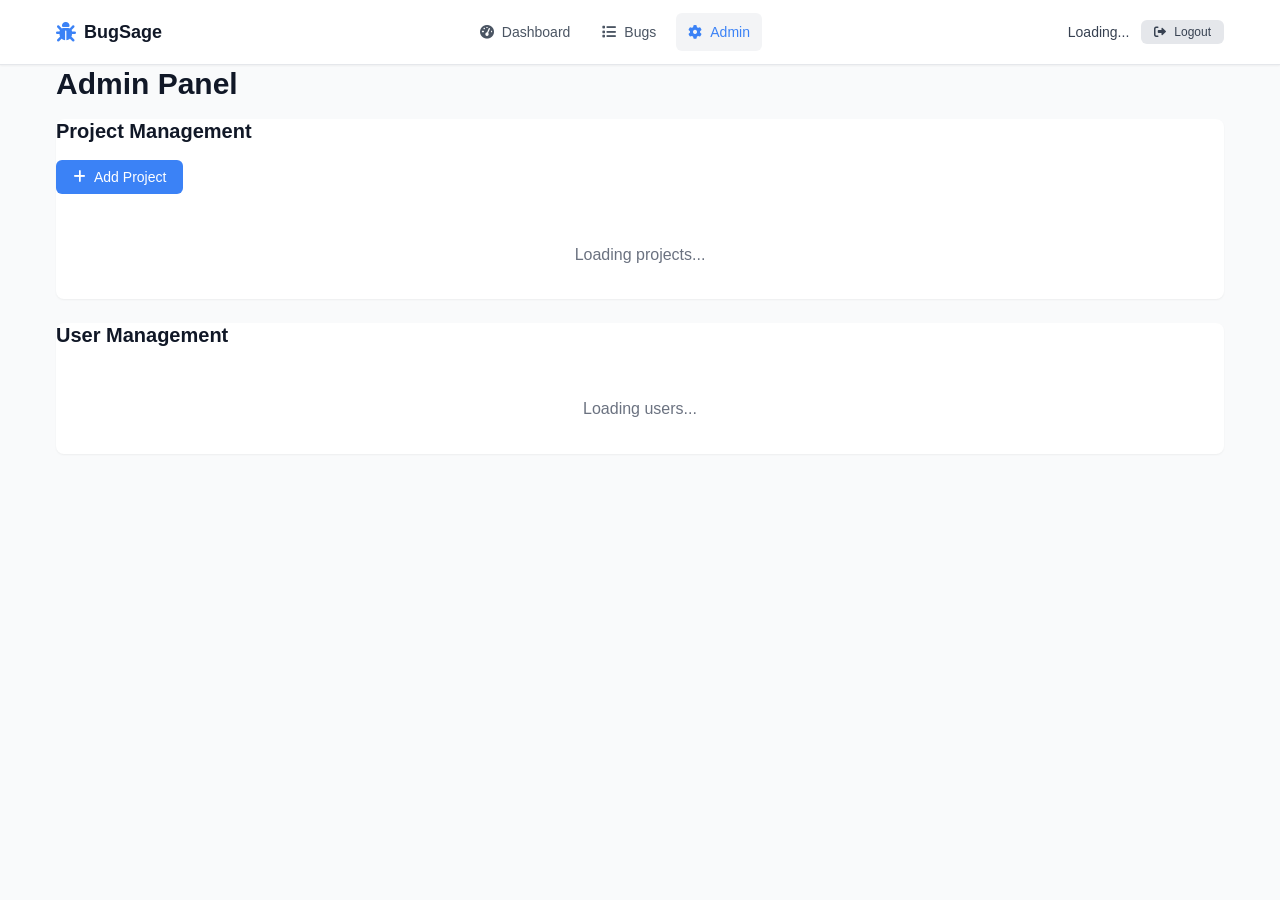
==== frontend/admin.html @ 61b7f096 "Add files via upload" ====
<!DOCTYPE html>
<html lang="en">
<head>
    <meta charset="UTF-8">
    <meta name="viewport" content="width=device-width, initial-scale=1.0">
    <title>Admin Panel - BugSage</title>
    <link rel="stylesheet" href="css/global.css">
    <link rel="stylesheet" href="css/admin.css">
    <link href="https://cdnjs.cloudflare.com/ajax/libs/font-awesome/6.0.0/css/all.min.css" rel="stylesheet">
</head>
<body>
    <nav class="navbar">
        <div class="nav-container">
            <div class="nav-brand">
                <i class="fas fa-bug"></i>
                <span>BugSage</span>
            </div>
            <div class="nav-menu">
                <a href="dashboard.html" class="nav-link">
                    <i class="fas fa-tachometer-alt"></i>
                    Dashboard
                </a>
                <a href="buglist.html" class="nav-link">
                    <i class="fas fa-list"></i>
                    Bugs
                </a>
                <a href="admin.html" class="nav-link active">
                    <i class="fas fa-cog"></i>
                    Admin
                </a>
            </div>
            <div class="nav-user">
                <span id="user-name">Loading...</span>
                <button id="logout-btn" class="btn btn-secondary btn-sm">
                    <i class="fas fa-sign-out-alt"></i>
                    Logout
                </button>
            </div>
        </div>
    </nav>

    <main class="main-content">
        <div class="container">
            <div class="page-header">
                <h1>Admin Panel</h1>
            </div>

            <div class="admin-sections">
                <div class="admin-section">
                    <div class="section-header">
                        <h3>Project Management</h3>
                    </div>
                    <div class="section-content">
                        <div class="admin-actions">
                            <button id="add-project-btn" class="btn btn-primary">
                                <i class="fas fa-plus"></i>
                                Add Project
                            </button>
                        </div>
                        <div id="projects-list" class="admin-list">
                            <div class="loading">Loading projects...</div>
                        </div>
                    </div>
                </div>

                <div class="admin-section">
                    <div class="section-header">
                        <h3>User Management</h3>
                    </div>
                    <div class="section-content">
                        <div id="users-list" class="admin-list">
                            <div class="loading">Loading users...</div>
                        </div>
                    </div>
                </div>
            </div>
        </div>
    </main>

    <!-- Add Project Modal -->
    <div id="project-modal" class="modal" style="display: none;">
        <div class="modal-content">
            <div class="modal-header">
                <h3>Add New Project</h3>
                <button class="modal-close">&times;</button>
            </div>
            <form id="project-form">
                <div class="form-group">
                    <label for="project-name">Project Name</label>
                    <input type="text" id="project-name" name="name" required>
                </div>
                <div class="form-group">
                    <label for="project-description">Description</label>
                    <textarea id="project-description" name="description" rows="3"></textarea>
                </div>
                <div class="modal-actions">
                    <button type="submit" class="btn btn-primary">Create Project</button>
                    <button type="button" class="btn btn-secondary modal-close">Cancel</button>
                </div>
            </form>
        </div>
    </div>

    <script src="js/admin.js"></script>
</body>
</html>
---- frontend/css/global.css ----
/* Global styles for BugSage */

* {
  margin: 0;
  padding: 0;
  box-sizing: border-box;
}

:root {
  /* Color palette */
  --primary-color: #3b82f6;
  --primary-hover: #2563eb;
  --secondary-color: #6b7280;
  --success-color: #10b981;
  --warning-color: #f59e0b;
  --danger-color: #ef4444;
  --info-color: #06b6d4;

  /* Neutral colors */
  --white: #ffffff;
  --gray-50: #f9fafb;
  --gray-100: #f3f4f6;
  --gray-200: #e5e7eb;
  --gray-300: #d1d5db;
  --gray-400: #9ca3af;
  --gray-500: #6b7280;
  --gray-600: #4b5563;
  --gray-700: #374151;
  --gray-800: #1f2937;
  --gray-900: #111827;

  /* Typography */
  --font-family: -apple-system, BlinkMacSystemFont, "Segoe UI", Roboto, "Helvetica Neue", Arial, sans-serif;
  --font-size-xs: 0.75rem;
  --font-size-sm: 0.875rem;
  --font-size-base: 1rem;
  --font-size-lg: 1.125rem;
  --font-size-xl: 1.25rem;
  --font-size-2xl: 1.5rem;
  --font-size-3xl: 1.875rem;

  /* Spacing */
  --spacing-1: 0.25rem;
  --spacing-2: 0.5rem;
  --spacing-3: 0.75rem;
  --spacing-4: 1rem;
  --spacing-5: 1.25rem;
  --spacing-6: 1.5rem;
  --spacing-8: 2rem;
  --spacing-12: 3rem;

  /* Border radius */
  --radius-sm: 0.25rem;
  --radius-md: 0.375rem;
  --radius-lg: 0.5rem;
  --radius-xl: 0.75rem;

  /* Shadows */
  --shadow-sm: 0 1px 2px 0 rgba(0, 0, 0, 0.05);
  --shadow-md: 0 4px 6px -1px rgba(0, 0, 0, 0.1), 0 2px 4px -1px rgba(0, 0, 0, 0.06);
  --shadow-lg: 0 10px 15px -3px rgba(0, 0, 0, 0.1), 0 4px 6px -2px rgba(0, 0, 0, 0.05);
}

body {
  font-family: var(--font-family);
  font-size: var(--font-size-base);
  line-height: 1.6;
  color: var(--gray-900);
  background-color: var(--gray-50);
}

/* Typography */
h1,
h2,
h3,
h4,
h5,
h6 {
  font-weight: 600;
  line-height: 1.25;
  margin-bottom: var(--spacing-4);
}

h1 {
  font-size: var(--font-size-3xl);
}
h2 {
  font-size: var(--font-size-2xl);
}
h3 {
  font-size: var(--font-size-xl);
}
h4 {
  font-size: var(--font-size-lg);
}

p {
  margin-bottom: var(--spacing-4);
}

a {
  color: var(--primary-color);
  text-decoration: none;
  transition: color 0.2s ease;
}

a:hover {
  color: var(--primary-hover);
}

/* Buttons */
.btn {
  display: inline-flex;
  align-items: center;
  gap: var(--spacing-2);
  padding: var(--spacing-2) var(--spacing-4);
  font-size: var(--font-size-sm);
  font-weight: 500;
  border: 1px solid transparent;
  border-radius: var(--radius-md);
  cursor: pointer;
  transition: all 0.2s ease;
  text-decoration: none;
}

.btn:disabled {
  opacity: 0.5;
  cursor: not-allowed;
}

.btn-sm {
  padding: var(--spacing-1) var(--spacing-3);
  font-size: var(--font-size-xs);
}

.btn-lg {
  padding: var(--spacing-3) var(--spacing-6);
  font-size: var(--font-size-base);
}

.btn-full {
  width: 100%;
  justify-content: center;
}

.btn-primary {
  background-color: var(--primary-color);
  color: var(--white);
}

.btn-primary:hover {
  background-color: var(--primary-hover);
  color: var(--white);
}

.btn-secondary {
  background-color: var(--gray-200);
  color: var(--gray-700);
}

.btn-secondary:hover {
  background-color: var(--gray-300);
  color: var(--gray-800);
}

.btn-success {
  background-color: var(--success-color);
  color: var(--white);
}

.btn-warning {
  background-color: var(--warning-color);
  color: var(--white);
}

.btn-danger {
  background-color: var(--danger-color);
  color: var(--white);
}

/* Forms */
.form-group {
  margin-bottom: var(--spacing-4);
}

.form-group label {
  display: block;
  font-weight: 500;
  margin-bottom: var(--spacing-2);
  color: var(--gray-700);
}

.form-group input,
.form-group select,
.form-group textarea {
  width: 100%;
  padding: var(--spacing-2) var(--spacing-3);
  border: 1px solid var(--gray-300);
  border-radius: var(--radius-md);
  font-size: var(--font-size-sm);
  transition: border-color 0.2s ease, box-shadow 0.2s ease;
}

.form-group input:focus,
.form-group select:focus,
.form-group textarea:focus {
  outline: none;
  border-color: var(--primary-color);
  box-shadow: 0 0 0 3px rgba(59, 130, 246, 0.1);
}

.form-group textarea {
  resize: vertical;
  min-height: 100px;
}

/* Cards */
.card {
  background-color: var(--white);
  border-radius: var(--radius-lg);
  box-shadow: var(--shadow-sm);
  overflow: hidden;
}

.card-header {
  padding: var(--spacing-4);
  border-bottom: 1px solid var(--gray-200);
  background-color: var(--gray-50);
}

.card-content {
  padding: var(--spacing-4);
}

/* Messages */
.error-message,
.success-message,
.warning-message {
  padding: var(--spacing-3) var(--spacing-4);
  border-radius: var(--radius-md);
  margin-bottom: var(--spacing-4);
  font-size: var(--font-size-sm);
}

.error-message {
  background-color: #fef2f2;
  color: #dc2626;
  border: 1px solid #fecaca;
}

.success-message {
  background-color: #f0fdf4;
  color: #16a34a;
  border: 1px solid #bbf7d0;
}

.warning-message {
  background-color: #fffbeb;
  color: #d97706;
  border: 1px solid #fed7aa;
}

/* Badges */
.badge {
  display: inline-flex;
  align-items: center;
  padding: var(--spacing-1) var(--spacing-2);
  font-size: var(--font-size-xs);
  font-weight: 500;
  border-radius: var(--radius-sm);
  color: var(--white);
}

.badge-primary {
  background-color: var(--primary-color);
}
.badge-success {
  background-color: var(--success-color);
}
.badge-warning {
  background-color: var(--warning-color);
}
.badge-danger {
  background-color: var(--danger-color);
}
.badge-secondary {
  background-color: var(--gray-500);
}

/* Priority colors */
.priority-low {
  background-color: var(--success-color);
}
.priority-medium {
  background-color: var(--warning-color);
}
.priority-high {
  background-color: #f97316;
}
.priority-critical {
  background-color: var(--danger-color);
}

/* Status colors */
.status-new {
  background-color: var(--primary-color);
}
.status-progress {
  background-color: #8b5cf6;
}
.status-resolved {
  background-color: var(--success-color);
}
.status-closed {
  background-color: var(--gray-500);
}

/* Loading */
.loading {
  display: flex;
  align-items: center;
  justify-content: center;
  padding: var(--spacing-8);
  color: var(--gray-500);
}

/* Responsive utilities */
.container {
  max-width: 1200px;
  margin: 0 auto;
  padding: 0 var(--spacing-4);
}

.container-fluid {
  width: 100%;
  padding: 0 var(--spacing-4);
}

/* Grid system */
.grid {
  display: grid;
  gap: var(--spacing-4);
}

.grid-cols-1 {
  grid-template-columns: repeat(1, 1fr);
}
.grid-cols-2 {
  grid-template-columns: repeat(2, 1fr);
}
.grid-cols-3 {
  grid-template-columns: repeat(3, 1fr);
}
.grid-cols-4 {
  grid-template-columns: repeat(4, 1fr);
}

/* Flexbox utilities */
.flex {
  display: flex;
}

.flex-col {
  flex-direction: column;
}

.items-center {
  align-items: center;
}

.justify-center {
  justify-content: center;
}

.justify-between {
  justify-content: space-between;
}

.gap-2 {
  gap: var(--spacing-2);
}
.gap-4 {
  gap: var(--spacing-4);
}
.gap-6 {
  gap: var(--spacing-6);
}

/* Spacing utilities */
.p-2 {
  padding: var(--spacing-2);
}
.p-4 {
  padding: var(--spacing-4);
}
.p-6 {
  padding: var(--spacing-6);
}

.m-2 {
  margin: var(--spacing-2);
}
.m-4 {
  margin: var(--spacing-4);
}
.m-6 {
  margin: var(--spacing-6);
}

.mb-2 {
  margin-bottom: var(--spacing-2);
}
.mb-4 {
  margin-bottom: var(--spacing-4);
}
.mb-6 {
  margin-bottom: var(--spacing-6);
}

/* Text utilities */
.text-center {
  text-align: center;
}
.text-left {
  text-align: left;
}
.text-right {
  text-align: right;
}

.font-bold {
  font-weight: 600;
}
.font-medium {
  font-weight: 500;
}

/* Responsive breakpoints */
@media (min-width: 640px) {
  .sm\:grid-cols-2 {
    grid-template-columns: repeat(2, 1fr);
  }
  .sm\:grid-cols-3 {
    grid-template-columns: repeat(3, 1fr);
  }
  .hidden-mobile {
    display: table-cell;
  }
}

@media (min-width: 768px) {
  .md\:grid-cols-2 {
    grid-template-columns: repeat(2, 1fr);
  }
  .md\:grid-cols-3 {
    grid-template-columns: repeat(3, 1fr);
  }
  .md\:grid-cols-4 {
    grid-template-columns: repeat(4, 1fr);
  }
  .hidden-tablet {
    display: table-cell;
  }
}

@media (min-width: 1024px) {
  .lg\:grid-cols-2 {
    grid-template-columns: repeat(2, 1fr);
  }
  .lg\:grid-cols-3 {
    grid-template-columns: repeat(3, 1fr);
  }
  .lg\:grid-cols-4 {
    grid-template-columns: repeat(4, 1fr);
  }
  .hidden-desktop {
    display: table-cell;
  }
}

@media (max-width: 639px) {
  .hidden-mobile {
    display: none;
  }
}

@media (max-width: 767px) {
  .hidden-tablet {
    display: none;
  }
}

@media (max-width: 1023px) {
  .hidden-desktop {
    display: none;
  }
}



/* Navigation */
.navbar {
  background: var(--white);
  border-bottom: 1px solid var(--gray-200);
  box-shadow: var(--shadow-sm);
  position: sticky;
  top: 0;
  z-index: 100;
}

.nav-container {
  max-width: 1200px;
  margin: 0 auto;
  padding: 0 var(--spacing-4);
  display: flex;
  align-items: center;
  justify-content: space-between;
  height: 64px;
}

.nav-brand {
  display: flex;
  align-items: center;
  gap: var(--spacing-2);
  font-weight: 600;
  font-size: var(--font-size-lg);
  color: var(--gray-900);
}

.nav-brand i {
  color: var(--primary-color);
  font-size: var(--font-size-xl);
}

.nav-menu {
  display: flex;
  gap: var(--spacing-2);
}

.nav-link {
  display: flex;
  align-items: center;
  gap: var(--spacing-2);
  padding: var(--spacing-2) var(--spacing-3);
  border-radius: var(--radius-md);
  color: var(--gray-600);
  font-size: var(--font-size-sm);
  font-weight: 500;
  transition: all 0.2s ease;
}

.nav-link:hover,
.nav-link.active {
  background: var(--gray-100);
  color: var(--primary-color);
}

.nav-user {
  display: flex;
  align-items: center;
  gap: var(--spacing-3);
}

.nav-user span {
  font-size: var(--font-size-sm);
  color: var(--gray-700);
  font-weight: 500;
}
---- frontend/css/admin.css ----
/* Admin panel styles */

.admin-sections {
  display: flex;
  flex-direction: column;
  gap: var(--spacing-6);
}

.admin-section {
  background: var(--white);
  border-radius: var(--radius-lg);
  box-shadow: var(--shadow-sm);
  overflow: hidden;
}

.admin-actions {
  display: flex;
  gap: var(--spacing-3);
  margin-bottom: var(--spacing-4);
}

.admin-list {
  display: flex;
  flex-direction: column;
  gap: var(--spacing-3);
}

.admin-item {
  display: flex;
  align-items: center;
  justify-content: space-between;
  padding: var(--spacing-3);
  border: 1px solid var(--gray-200);
  border-radius: var(--radius-md);
  background: var(--gray-50);
}

.admin-item-info {
  flex: 1;
}

.admin-item-title {
  font-weight: 500;
  color: var(--gray-900);
  margin-bottom: var(--spacing-1);
}

.admin-item-meta {
  font-size: var(--font-size-sm);
  color: var(--gray-600);
}

.admin-item-actions {
  display: flex;
  gap: var(--spacing-2);
}

/* Modal styles */
.modal {
  position: fixed;
  top: 0;
  left: 0;
  width: 100%;
  height: 100%;
  background: rgba(0, 0, 0, 0.5);
  display: flex;
  align-items: center;
  justify-content: center;
  z-index: 1000;
}

.modal-content {
  background: var(--white);
  border-radius: var(--radius-lg);
  box-shadow: var(--shadow-lg);
  width: 90%;
  max-width: 500px;
  max-height: 90vh;
  overflow-y: auto;
}

.modal-header {
  display: flex;
  align-items: center;
  justify-content: space-between;
  padding: var(--spacing-4);
  border-bottom: 1px solid var(--gray-200);
}

.modal-header h3 {
  margin: 0;
  color: var(--gray-900);
}

.modal-close {
  background: none;
  border: none;
  font-size: var(--font-size-xl);
  color: var(--gray-500);
  cursor: pointer;
  padding: var(--spacing-1);
  border-radius: var(--radius-sm);
  transition: all 0.2s ease;
}

.modal-close:hover {
  background: var(--gray-100);
  color: var(--gray-700);
}

.modal form {
  padding: var(--spacing-4);
}

.modal-actions {
  display: flex;
  gap: var(--spacing-3);
  justify-content: flex-end;
  margin-top: var(--spacing-4);
}

/* User management */
.user-item {
  display: grid;
  grid-template-columns: 1fr auto auto;
  gap: var(--spacing-4);
  align-items: center;
  padding: var(--spacing-3);
  border: 1px solid var(--gray-200);
  border-radius: var(--radius-md);
}

.user-info h4 {
  margin: 0 0 var(--spacing-1) 0;
  color: var(--gray-900);
}

.user-email {
  font-size: var(--font-size-sm);
  color: var(--gray-600);
}

.user-role {
  padding: var(--spacing-1) var(--spacing-2);
  border-radius: var(--radius-sm);
  font-size: var(--font-size-xs);
  font-weight: 500;
  color: var(--white);
}

.user-role.admin {
  background: var(--danger-color);
}

.user-role.developer {
  background: var(--primary-color);
}

.user-role.tester {
  background: var(--success-color);
}

.user-actions {
  display: flex;
  gap: var(--spacing-2);
}

/* Project management */
.project-item {
  padding: var(--spacing-4);
  border: 1px solid var(--gray-200);
  border-radius: var(--radius-md);
  background: var(--white);
}

.project-header {
  display: flex;
  align-items: flex-start;
  justify-content: space-between;
  margin-bottom: var(--spacing-2);
}

.project-title {
  font-weight: 600;
  color: var(--gray-900);
  margin: 0;
}

.project-description {
  color: var(--gray-600);
  font-size: var(--font-size-sm);
  line-height: 1.5;
  margin-bottom: var(--spacing-3);
}

.project-stats {
  display: flex;
  gap: var(--spacing-4);
  font-size: var(--font-size-sm);
  color: var(--gray-500);
}

.project-stat {
  display: flex;
  align-items: center;
  gap: var(--spacing-1);
}

/* System settings */
.settings-grid {
  display: grid;
  grid-template-columns: repeat(auto-fit, minmax(300px, 1fr));
  gap: var(--spacing-4);
}

.setting-card {
  background: var(--white);
  padding: var(--spacing-4);
  border-radius: var(--radius-lg);
  box-shadow: var(--shadow-sm);
  border: 1px solid var(--gray-200);
}

.setting-header {
  display: flex;
  align-items: center;
  gap: var(--spacing-3);
  margin-bottom: var(--spacing-3);
}

.setting-icon {
  width: 40px;
  height: 40px;
  background: var(--primary-color);
  border-radius: var(--radius-md);
  display: flex;
  align-items: center;
  justify-content: center;
  color: var(--white);
}

.setting-title {
  font-weight: 600;
  color: var(--gray-900);
  margin: 0;
}

.setting-description {
  color: var(--gray-600);
  font-size: var(--font-size-sm);
  line-height: 1.5;
  margin-bottom: var(--spacing-3);
}

.setting-actions {
  display: flex;
  gap: var(--spacing-2);
}

/* Responsive design */
@media (max-width: 768px) {
  .admin-actions {
    flex-direction: column;
  }

  .admin-item {
    flex-direction: column;
    align-items: stretch;
    gap: var(--spacing-3);
  }

  .admin-item-actions {
    justify-content: stretch;
  }

  .admin-item-actions .btn {
    flex: 1;
  }

  .user-item {
    grid-template-columns: 1fr;
    gap: var(--spacing-2);
  }

  .modal-actions {
    flex-direction: column;
  }

  .modal-actions .btn {
    width: 100%;
  }
}
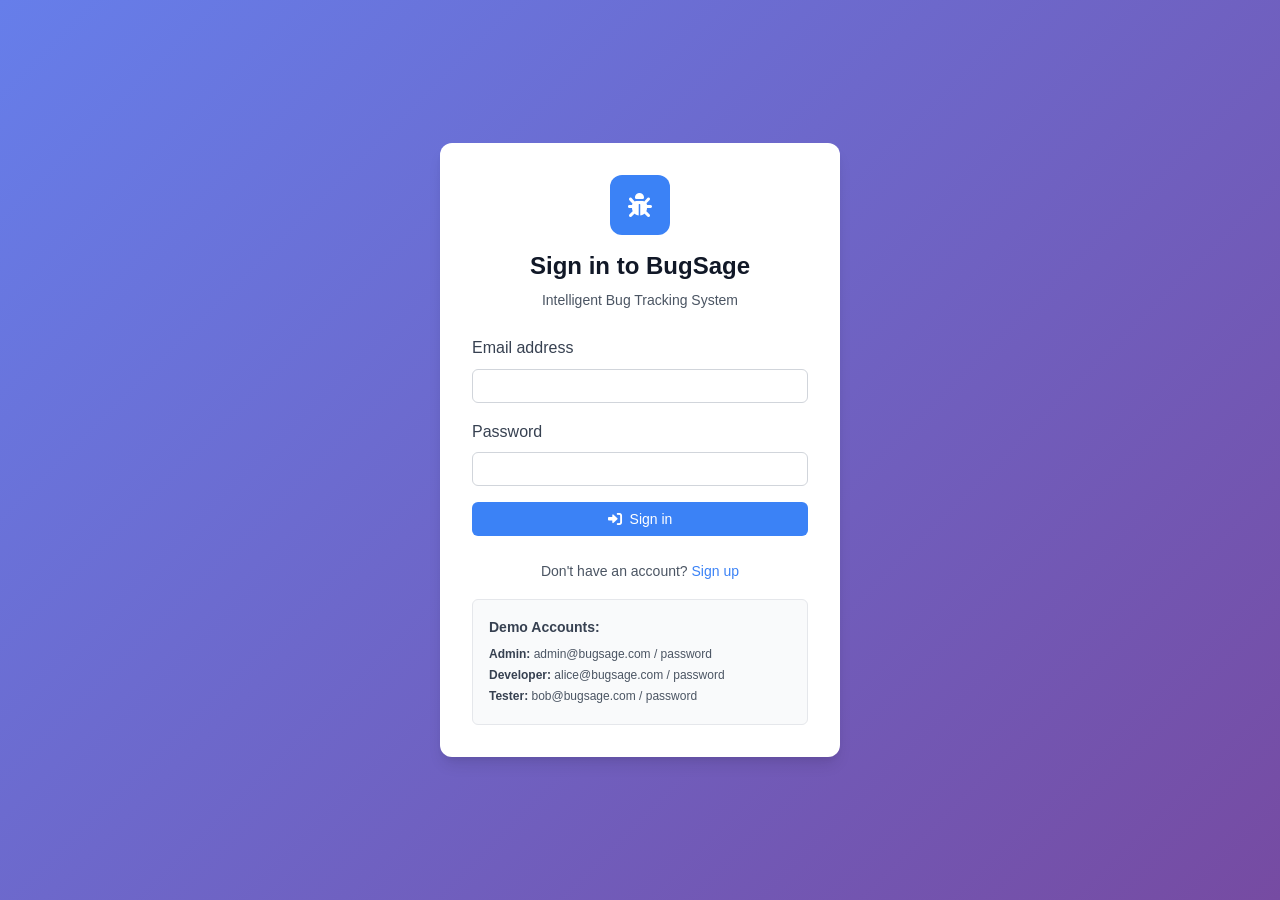
==== commit 32db9e62: "BugSage Codebase Refactor" ====
--- a/frontend/admin.html
+++ b/frontend/admin.html
@@ -101,6 +101,7 @@
         </div>
     </div>
 
+    <script src="js/main.js"></script>
     <script src="js/admin.js"></script>
 </body>
-</html>
+</html>
--- a/frontend/css/global.css
+++ b/frontend/css/global.css
@@ -70,29 +70,16 @@
 }
 
 /* Typography */
-h1,
-h2,
-h3,
-h4,
-h5,
-h6 {
+h1, h2, h3, h4, h5, h6 {
   font-weight: 600;
   line-height: 1.25;
   margin-bottom: var(--spacing-4);
 }
 
-h1 {
-  font-size: var(--font-size-3xl);
-}
-h2 {
-  font-size: var(--font-size-2xl);
-}
-h3 {
-  font-size: var(--font-size-xl);
-}
-h4 {
-  font-size: var(--font-size-lg);
-}
+h1 { font-size: var(--font-size-3xl); }
+h2 { font-size: var(--font-size-2xl); }
+h3 { font-size: var(--font-size-xl); }
+h4 { font-size: var(--font-size-lg); }
 
 p {
   margin-bottom: var(--spacing-4);
@@ -106,6 +93,75 @@
 
 a:hover {
   color: var(--primary-hover);
+}
+
+/* Navigation */
+.navbar {
+  background: var(--white);
+  border-bottom: 1px solid var(--gray-200);
+  box-shadow: var(--shadow-sm);
+  position: sticky;
+  top: 0;
+  z-index: 100;
+}
+
+.nav-container {
+  max-width: 1200px;
+  margin: 0 auto;
+  padding: 0 var(--spacing-4);
+  display: flex;
+  align-items: center;
+  justify-content: space-between;
+  height: 64px;
+}
+
+.nav-brand {
+  display: flex;
+  align-items: center;
+  gap: var(--spacing-2);
+  font-weight: 600;
+  font-size: var(--font-size-lg);
+  color: var(--gray-900);
+}
+
+.nav-brand i {
+  color: var(--primary-color);
+  font-size: var(--font-size-xl);
+}
+
+.nav-menu {
+  display: flex;
+  gap: var(--spacing-2);
+}
+
+.nav-link {
+  display: flex;
+  align-items: center;
+  gap: var(--spacing-2);
+  padding: var(--spacing-2) var(--spacing-3);
+  border-radius: var(--radius-md);
+  color: var(--gray-600);
+  font-size: var(--font-size-sm);
+  font-weight: 500;
+  transition: all 0.2s ease;
+}
+
+.nav-link:hover,
+.nav-link.active {
+  background: var(--gray-100);
+  color: var(--primary-color);
+}
+
+.nav-user {
+  display: flex;
+  align-items: center;
+  gap: var(--spacing-3);
+}
+
+.nav-user span {
+  font-size: var(--font-size-sm);
+  color: var(--gray-700);
+  font-weight: 500;
 }
 
 /* Buttons */
@@ -271,49 +327,23 @@
   color: var(--white);
 }
 
-.badge-primary {
-  background-color: var(--primary-color);
-}
-.badge-success {
-  background-color: var(--success-color);
-}
-.badge-warning {
-  background-color: var(--warning-color);
-}
-.badge-danger {
-  background-color: var(--danger-color);
-}
-.badge-secondary {
-  background-color: var(--gray-500);
-}
+.badge-primary { background-color: var(--primary-color); }
+.badge-success { background-color: var(--success-color); }
+.badge-warning { background-color: var(--warning-color); }
+.badge-danger { background-color: var(--danger-color); }
+.badge-secondary { background-color: var(--gray-500); }
 
 /* Priority colors */
-.priority-low {
-  background-color: var(--success-color);
-}
-.priority-medium {
-  background-color: var(--warning-color);
-}
-.priority-high {
-  background-color: #f97316;
-}
-.priority-critical {
-  background-color: var(--danger-color);
-}
+.priority-low { background-color: var(--success-color); }
+.priority-medium { background-color: var(--warning-color); }
+.priority-high { background-color: #f97316; }
+.priority-critical { background-color: var(--danger-color); }
 
 /* Status colors */
-.status-new {
-  background-color: var(--primary-color);
-}
-.status-progress {
-  background-color: #8b5cf6;
-}
-.status-resolved {
-  background-color: var(--success-color);
-}
-.status-closed {
-  background-color: var(--gray-500);
-}
+.status-new { background-color: var(--primary-color); }
+.status-progress { background-color: #8b5cf6; }
+.status-resolved { background-color: var(--success-color); }
+.status-closed { background-color: var(--gray-500); }
 
 /* Loading */
 .loading {
@@ -342,139 +372,61 @@
   gap: var(--spacing-4);
 }
 
-.grid-cols-1 {
-  grid-template-columns: repeat(1, 1fr);
-}
-.grid-cols-2 {
-  grid-template-columns: repeat(2, 1fr);
-}
-.grid-cols-3 {
-  grid-template-columns: repeat(3, 1fr);
-}
-.grid-cols-4 {
-  grid-template-columns: repeat(4, 1fr);
-}
+.grid-cols-1 { grid-template-columns: repeat(1, 1fr); }
+.grid-cols-2 { grid-template-columns: repeat(2, 1fr); }
+.grid-cols-3 { grid-template-columns: repeat(3, 1fr); }
+.grid-cols-4 { grid-template-columns: repeat(4, 1fr); }
 
 /* Flexbox utilities */
-.flex {
-  display: flex;
-}
-
-.flex-col {
-  flex-direction: column;
-}
-
-.items-center {
-  align-items: center;
-}
-
-.justify-center {
-  justify-content: center;
-}
-
-.justify-between {
-  justify-content: space-between;
-}
-
-.gap-2 {
-  gap: var(--spacing-2);
-}
-.gap-4 {
-  gap: var(--spacing-4);
-}
-.gap-6 {
-  gap: var(--spacing-6);
-}
+.flex { display: flex; }
+.flex-col { flex-direction: column; }
+.items-center { align-items: center; }
+.justify-center { justify-content: center; }
+.justify-between { justify-content: space-between; }
+
+.gap-2 { gap: var(--spacing-2); }
+.gap-4 { gap: var(--spacing-4); }
+.gap-6 { gap: var(--spacing-6); }
 
 /* Spacing utilities */
-.p-2 {
-  padding: var(--spacing-2);
-}
-.p-4 {
-  padding: var(--spacing-4);
-}
-.p-6 {
-  padding: var(--spacing-6);
-}
-
-.m-2 {
-  margin: var(--spacing-2);
-}
-.m-4 {
-  margin: var(--spacing-4);
-}
-.m-6 {
-  margin: var(--spacing-6);
-}
-
-.mb-2 {
-  margin-bottom: var(--spacing-2);
-}
-.mb-4 {
-  margin-bottom: var(--spacing-4);
-}
-.mb-6 {
-  margin-bottom: var(--spacing-6);
-}
+.p-2 { padding: var(--spacing-2); }
+.p-4 { padding: var(--spacing-4); }
+.p-6 { padding: var(--spacing-6); }
+
+.m-2 { margin: var(--spacing-2); }
+.m-4 { margin: var(--spacing-4); }
+.m-6 { margin: var(--spacing-6); }
+
+.mb-2 { margin-bottom: var(--spacing-2); }
+.mb-4 { margin-bottom: var(--spacing-4); }
+.mb-6 { margin-bottom: var(--spacing-6); }
 
 /* Text utilities */
-.text-center {
-  text-align: center;
-}
-.text-left {
-  text-align: left;
-}
-.text-right {
-  text-align: right;
-}
-
-.font-bold {
-  font-weight: 600;
-}
-.font-medium {
-  font-weight: 500;
-}
+.text-center { text-align: center; }
+.text-left { text-align: left; }
+.text-right { text-align: right; }
+
+.font-bold { font-weight: 600; }
+.font-medium { font-weight: 500; }
 
 /* Responsive breakpoints */
-@media (min-width: 640px) {
-  .sm\:grid-cols-2 {
-    grid-template-columns: repeat(2, 1fr);
+@media (max-width: 1023px) {
+  .nav-menu {
+    display: none;
   }
-  .sm\:grid-cols-3 {
-    grid-template-columns: repeat(3, 1fr);
+  
+  .hidden-desktop {
+    display: none;
   }
-  .hidden-mobile {
-    display: table-cell;
+}
+
+@media (max-width: 767px) {
+  .hidden-tablet {
+    display: none;
   }
-}
-
-@media (min-width: 768px) {
-  .md\:grid-cols-2 {
-    grid-template-columns: repeat(2, 1fr);
-  }
-  .md\:grid-cols-3 {
-    grid-template-columns: repeat(3, 1fr);
-  }
-  .md\:grid-cols-4 {
-    grid-template-columns: repeat(4, 1fr);
-  }
-  .hidden-tablet {
-    display: table-cell;
-  }
-}
-
-@media (min-width: 1024px) {
-  .lg\:grid-cols-2 {
-    grid-template-columns: repeat(2, 1fr);
-  }
-  .lg\:grid-cols-3 {
-    grid-template-columns: repeat(3, 1fr);
-  }
-  .lg\:grid-cols-4 {
-    grid-template-columns: repeat(4, 1fr);
-  }
-  .hidden-desktop {
-    display: table-cell;
+  
+  .nav-user span {
+    display: none;
   }
 }
 
@@ -484,85 +436,22 @@
   }
 }
 
-@media (max-width: 767px) {
-  .hidden-tablet {
-    display: none;
-  }
-}
-
-@media (max-width: 1023px) {
-  .hidden-desktop {
-    display: none;
-  }
-}
-
-
-
-/* Navigation */
-.navbar {
-  background: var(--white);
-  border-bottom: 1px solid var(--gray-200);
-  box-shadow: var(--shadow-sm);
-  position: sticky;
-  top: 0;
-  z-index: 100;
-}
-
-.nav-container {
-  max-width: 1200px;
-  margin: 0 auto;
-  padding: 0 var(--spacing-4);
-  display: flex;
-  align-items: center;
-  justify-content: space-between;
-  height: 64px;
-}
-
-.nav-brand {
-  display: flex;
-  align-items: center;
-  gap: var(--spacing-2);
-  font-weight: 600;
-  font-size: var(--font-size-lg);
-  color: var(--gray-900);
-}
-
-.nav-brand i {
-  color: var(--primary-color);
-  font-size: var(--font-size-xl);
-}
-
-.nav-menu {
-  display: flex;
-  gap: var(--spacing-2);
-}
-
-.nav-link {
-  display: flex;
-  align-items: center;
-  gap: var(--spacing-2);
-  padding: var(--spacing-2) var(--spacing-3);
-  border-radius: var(--radius-md);
-  color: var(--gray-600);
-  font-size: var(--font-size-sm);
-  font-weight: 500;
-  transition: all 0.2s ease;
-}
-
-.nav-link:hover,
-.nav-link.active {
-  background: var(--gray-100);
-  color: var(--primary-color);
-}
-
-.nav-user {
-  display: flex;
-  align-items: center;
-  gap: var(--spacing-3);
-}
-
-.nav-user span {
-  font-size: var(--font-size-sm);
-  color: var(--gray-700);
-  font-weight: 500;
+@media (min-width: 640px) {
+  .sm\:grid-cols-2 { grid-template-columns: repeat(2, 1fr); }
+  .sm\:grid-cols-3 { grid-template-columns: repeat(3, 1fr); }
+  .hidden-mobile { display: table-cell; }
+}
+
+@media (min-width: 768px) {
+  .md\:grid-cols-2 { grid-template-columns: repeat(2, 1fr); }
+  .md\:grid-cols-3 { grid-template-columns: repeat(3, 1fr); }
+  .md\:grid-cols-4 { grid-template-columns: repeat(4, 1fr); }
+  .hidden-tablet { display: table-cell; }
+}
+
+@media (min-width: 1024px) {
+  .lg\:grid-cols-2 { grid-template-columns: repeat(2, 1fr); }
+  .lg\:grid-cols-3 { grid-template-columns: repeat(3, 1fr); }
+  .lg\:grid-cols-4 { grid-template-columns: repeat(4, 1fr); }
+  .hidden-desktop { display: table-cell; }
 }
